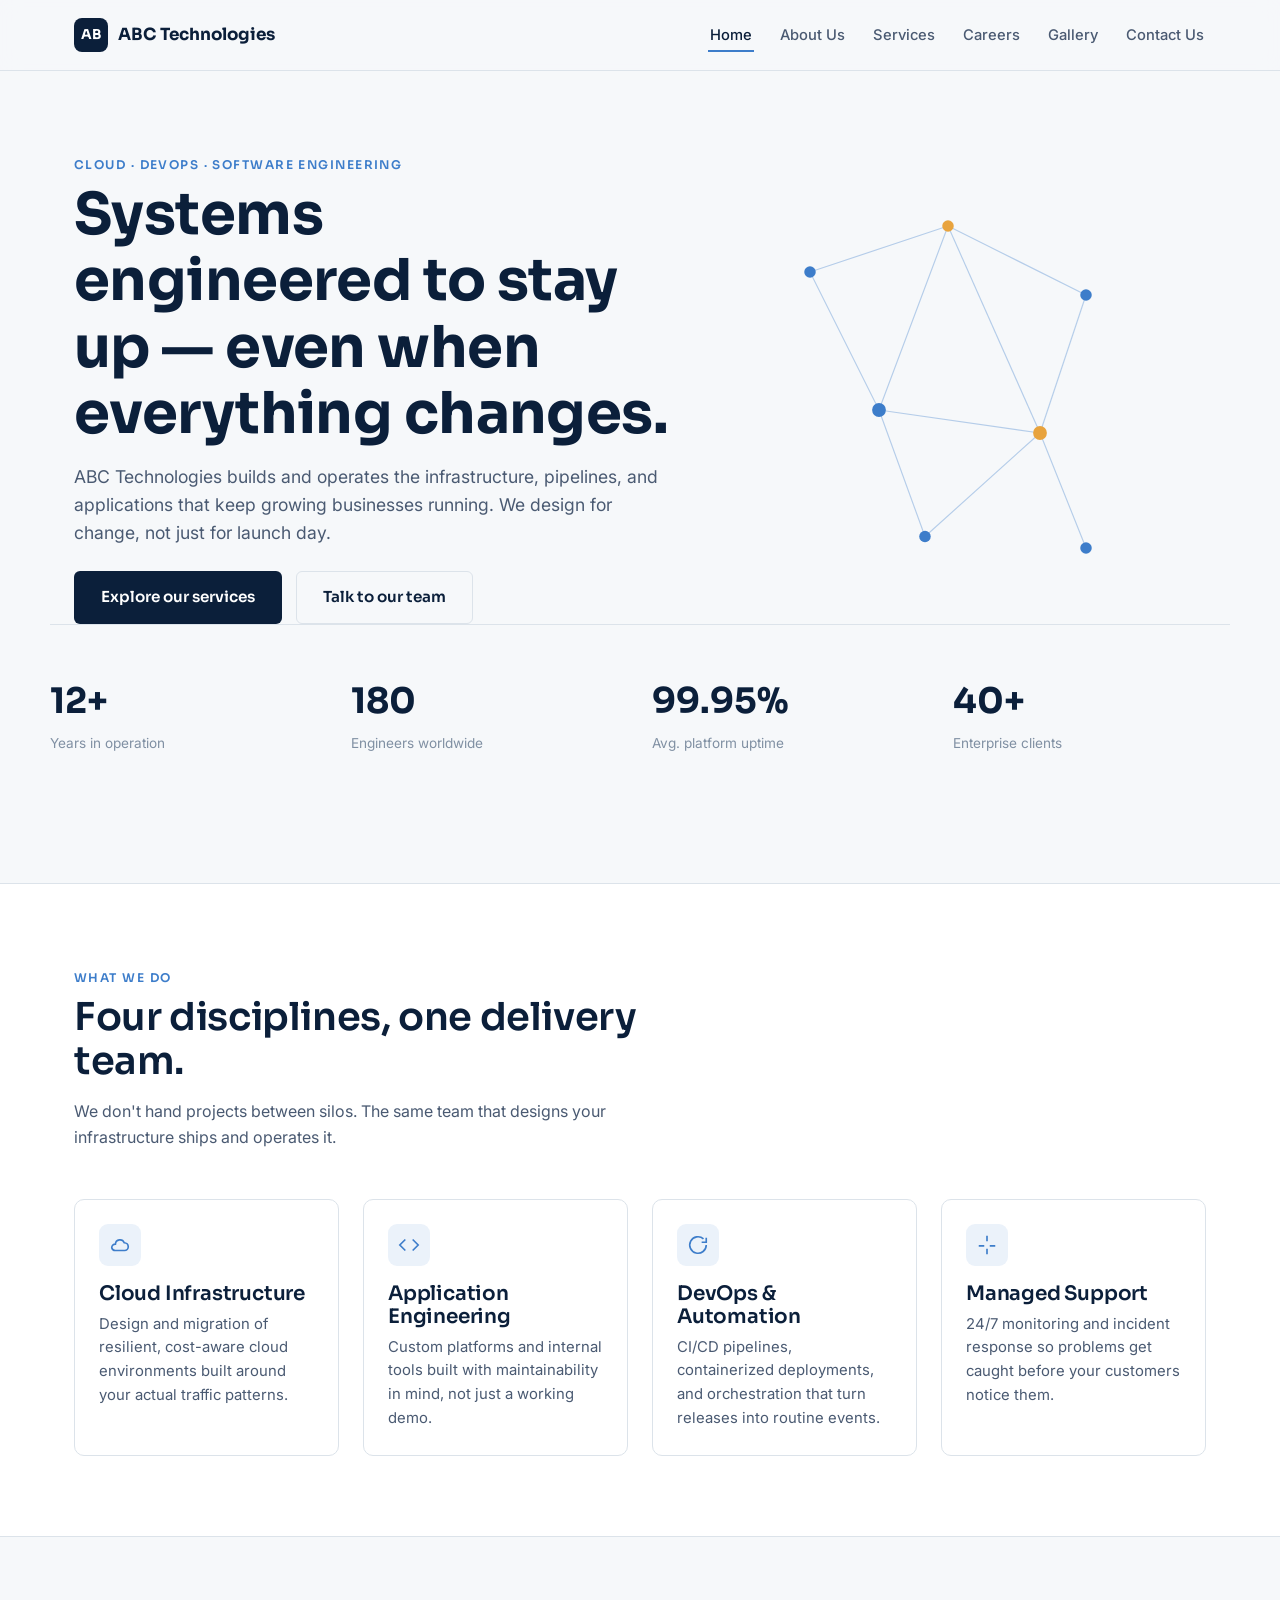
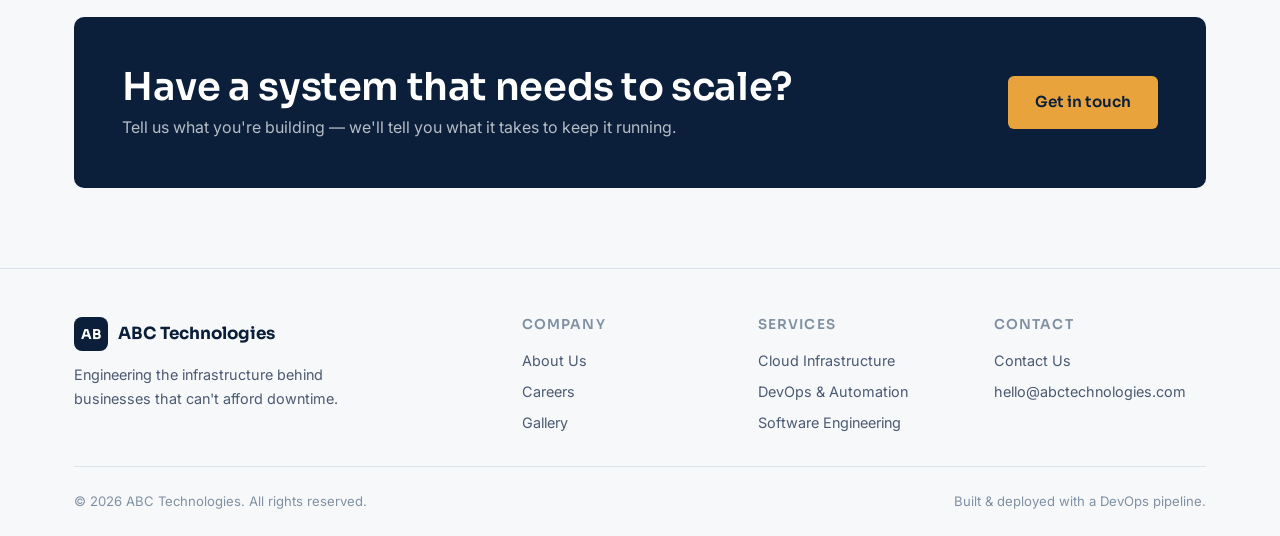
==== index.html @ ff4baa74 "Initial commit: ABC Technologies website" ====
<!DOCTYPE html>
<html lang="en">
<head>
<meta charset="UTF-8">
<meta name="viewport" content="width=device-width, initial-scale=1.0">
<title>ABC Technologies — Engineering Reliable Systems</title>
<link rel="preconnect" href="https://fonts.googleapis.com">
<link href="https://fonts.googleapis.com/css2?family=Sora:wght@600;700&family=Inter:wght@400;500;600&display=swap" rel="stylesheet">
<link rel="stylesheet" href="css/style.css">
</head>
<body>

<header class="site-header">
  <nav class="nav">
    <a href="index.html" class="brand">
      <span class="brand-mark">AB</span>
      <span class="brand-name">ABC Technologies</span>
    </a>
    <ul class="nav-links">
      <li><a href="index.html">Home</a></li>
      <li><a href="about.html">About Us</a></li>
      <li><a href="services.html">Services</a></li>
      <li><a href="careers.html">Careers</a></li>
      <li><a href="gallery.html">Gallery</a></li>
      <li><a href="contact.html">Contact Us</a></li>
    </ul>
    <button class="nav-toggle" aria-label="Toggle menu"><span></span><span></span><span></span></button>
  </nav>
</header>

<main>
  <section class="hero">
    <div class="container hero-grid">
      <div>
        <span class="eyebrow">Cloud · DevOps · Software Engineering</span>
        <h1>Systems engineered to stay up — even when everything changes.</h1>
        <p class="lede">ABC Technologies builds and operates the infrastructure, pipelines, and applications that keep growing businesses running. We design for change, not just for launch day.</p>
        <div class="hero-ctas">
          <a href="services.html" class="btn btn--primary">Explore our services</a>
          <a href="contact.html" class="btn btn--ghost">Talk to our team</a>
        </div>
      </div>
      <div class="mesh-wrap" aria-hidden="true">
        <svg viewBox="0 0 400 400">
          <line class="mesh-line" x1="80" y1="100" x2="200" y2="60"/>
          <line class="mesh-line" x1="200" y1="60" x2="320" y2="120"/>
          <line class="mesh-line" x1="80" y1="100" x2="140" y2="220"/>
          <line class="mesh-line" x1="200" y1="60" x2="140" y2="220"/>
          <line class="mesh-line" x1="200" y1="60" x2="280" y2="240"/>
          <line class="mesh-line" x1="320" y1="120" x2="280" y2="240"/>
          <line class="mesh-line" x1="140" y1="220" x2="280" y2="240"/>
          <line class="mesh-line" x1="140" y1="220" x2="180" y2="330"/>
          <line class="mesh-line" x1="280" y1="240" x2="180" y2="330"/>
          <line class="mesh-line" x1="280" y1="240" x2="320" y2="340"/>
          <circle class="mesh-node mesh-pulse" cx="80" cy="100" r="5"/>
          <circle class="mesh-node mesh-pulse warm" cx="200" cy="60" r="5"/>
          <circle class="mesh-node mesh-pulse" cx="320" cy="120" r="5"/>
          <circle class="mesh-node mesh-pulse" cx="140" cy="220" r="6"/>
          <circle class="mesh-node mesh-pulse warm" cx="280" cy="240" r="6"/>
          <circle class="mesh-node mesh-pulse" cx="180" cy="330" r="5"/>
          <circle class="mesh-node mesh-pulse" cx="320" cy="340" r="5"/>
        </svg>
      </div>
    </div>

    <div class="container stats">
      <div class="stat"><div class="num">12+</div><div class="label">Years in operation</div></div>
      <div class="stat"><div class="num">180</div><div class="label">Engineers worldwide</div></div>
      <div class="stat"><div class="num">99.95%</div><div class="label">Avg. platform uptime</div></div>
      <div class="stat"><div class="num">40+</div><div class="label">Enterprise clients</div></div>
    </div>
  </section>

  <section class="section section--alt">
    <div class="container">
      <div class="section-head">
        <span class="eyebrow">What we do</span>
        <h2>Four disciplines, one delivery team.</h2>
        <p>We don't hand projects between silos. The same team that designs your infrastructure ships and operates it.</p>
      </div>
      <div class="card-grid">
        <div class="card">
          <div class="card-icon"><svg viewBox="0 0 24 24" fill="none" stroke-width="1.8"><path d="M3 15a4 4 0 0 1 4-4 5 5 0 0 1 9.6-1.5A4.5 4.5 0 0 1 21 14a4 4 0 0 1-4 4H7a4 4 0 0 1-4-3z"/></svg></div>
          <h3>Cloud Infrastructure</h3>
          <p>Design and migration of resilient, cost-aware cloud environments built around your actual traffic patterns.</p>
        </div>
        <div class="card">
          <div class="card-icon"><svg viewBox="0 0 24 24" fill="none" stroke-width="1.8"><path d="M16 18l6-6-6-6M8 6l-6 6 6 6"/></svg></div>
          <h3>Application Engineering</h3>
          <p>Custom platforms and internal tools built with maintainability in mind, not just a working demo.</p>
        </div>
        <div class="card">
          <div class="card-icon"><svg viewBox="0 0 24 24" fill="none" stroke-width="1.8"><path d="M21 12a9 9 0 1 1-3-6.7M21 4v5h-5"/></svg></div>
          <h3>DevOps &amp; Automation</h3>
          <p>CI/CD pipelines, containerized deployments, and orchestration that turn releases into routine events.</p>
        </div>
        <div class="card">
          <div class="card-icon"><svg viewBox="0 0 24 24" fill="none" stroke-width="1.8"><path d="M12 2v6m0 8v6m-9-9h6m6 0h6"/></svg></div>
          <h3>Managed Support</h3>
          <p>24/7 monitoring and incident response so problems get caught before your customers notice them.</p>
        </div>
      </div>
    </div>
  </section>

  <section class="section">
    <div class="container">
      <div class="cta-banner">
        <div>
          <h2>Have a system that needs to scale?</h2>
          <p>Tell us what you're building — we'll tell you what it takes to keep it running.</p>
        </div>
        <a href="contact.html" class="btn btn--warm">Get in touch</a>
      </div>
    </div>
  </section>
</main>

<footer class="site-footer">
  <div class="container">
    <div class="footer-grid">
      <div>
        <div class="brand" style="margin-bottom:12px;">
          <span class="brand-mark">AB</span>
          <span class="brand-name">ABC Technologies</span>
        </div>
        <p style="font-size:0.9rem;max-width:36ch;">Engineering the infrastructure behind businesses that can't afford downtime.</p>
      </div>
      <div>
        <h4>Company</h4>
        <ul>
          <li><a href="about.html">About Us</a></li>
          <li><a href="careers.html">Careers</a></li>
          <li><a href="gallery.html">Gallery</a></li>
        </ul>
      </div>
      <div>
        <h4>Services</h4>
        <ul>
          <li><a href="services.html">Cloud Infrastructure</a></li>
          <li><a href="services.html">DevOps &amp; Automation</a></li>
          <li><a href="services.html">Software Engineering</a></li>
        </ul>
      </div>
      <div>
        <h4>Contact</h4>
        <ul>
          <li><a href="contact.html">Contact Us</a></li>
          <li>hello@abctechnologies.com</li>
        </ul>
      </div>
    </div>
    <div class="footer-bottom">
      <span>© 2026 ABC Technologies. All rights reserved.</span>
      <span>Built &amp; deployed with a DevOps pipeline.</span>
    </div>
  </div>
</footer>

<script src="js/script.js"></script>
</body>
</html>
---- css/style.css ----
/* ====================================================
   ABC Technologies — Design Tokens
   ==================================================== */
:root {
  --color-bg: #F6F8FA;
  --color-surface: #FFFFFF;
  --color-ink: #0B1F3A;
  --color-ink-soft: #4A5A72;
  --color-ink-faint: #8090A3;
  --color-accent: #3D7DCA;
  --color-accent-dark: #2A5D9C;
  --color-accent-warm: #E8A33D;
  --color-line: #DCE3EA;

  --font-display: 'Sora', sans-serif;
  --font-body: 'Inter', sans-serif;

  --max-width: 1180px;
  --radius: 10px;
  --radius-sm: 6px;

  --space-xs: 8px;
  --space-sm: 16px;
  --space-md: 24px;
  --space-lg: 48px;
  --space-xl: 80px;
}

* { box-sizing: border-box; margin: 0; padding: 0; }

html { scroll-behavior: smooth; }

body {
  font-family: var(--font-body);
  color: var(--color-ink-soft);
  background: var(--color-bg);
  line-height: 1.6;
  -webkit-font-smoothing: antialiased;
}

img, svg { display: block; max-width: 100%; }

a { color: inherit; text-decoration: none; }

ul { list-style: none; }

h1, h2, h3, h4 {
  font-family: var(--font-display);
  color: var(--color-ink);
  line-height: 1.15;
  font-weight: 600;
  letter-spacing: -0.01em;
}

h1 { font-size: clamp(2.2rem, 4.5vw, 3.6rem); font-weight: 700; }
h2 { font-size: clamp(1.7rem, 3vw, 2.4rem); }
h3 { font-size: 1.25rem; }

p { max-width: 60ch; }

.container {
  max-width: var(--max-width);
  margin: 0 auto;
  padding: 0 var(--space-md);
}

.eyebrow {
  display: inline-block;
  font-family: var(--font-display);
  font-size: 0.75rem;
  font-weight: 600;
  letter-spacing: 0.12em;
  text-transform: uppercase;
  color: var(--color-accent);
  margin-bottom: var(--space-xs);
}

.section { padding: var(--space-xl) 0; }
.section--tight { padding: var(--space-lg) 0; }
.section--alt { background: var(--color-surface); border-top: 1px solid var(--color-line); border-bottom: 1px solid var(--color-line); }

.section-head { max-width: 640px; margin-bottom: var(--space-lg); }
.section-head p { margin-top: var(--space-sm); }

/* ---------- Buttons ---------- */
.btn {
  display: inline-flex;
  align-items: center;
  gap: 8px;
  font-family: var(--font-display);
  font-weight: 600;
  font-size: 0.95rem;
  padding: 13px 26px;
  border-radius: var(--radius-sm);
  border: 1px solid transparent;
  cursor: pointer;
  transition: transform 0.15s ease, box-shadow 0.15s ease, background 0.15s ease;
}
.btn:hover { transform: translateY(-1px); }

.btn--primary {
  background: var(--color-ink);
  color: #fff;
}
.btn--primary:hover { background: var(--color-accent-dark); box-shadow: 0 8px 20px rgba(11,31,58,0.18); }

.btn--ghost {
  background: transparent;
  color: var(--color-ink);
  border-color: var(--color-line);
}
.btn--ghost:hover { border-color: var(--color-accent); color: var(--color-accent); }

.btn--warm {
  background: var(--color-accent-warm);
  color: var(--color-ink);
}
.btn--warm:hover { box-shadow: 0 8px 20px rgba(232,163,61,0.3); }

/* ---------- Header / Nav ---------- */
.site-header {
  position: sticky;
  top: 0;
  z-index: 50;
  background: rgba(246,248,250,0.88);
  backdrop-filter: blur(10px);
  border-bottom: 1px solid var(--color-line);
}
.nav {
  display: flex;
  align-items: center;
  justify-content: space-between;
  padding: 18px var(--space-md);
  max-width: var(--max-width);
  margin: 0 auto;
}
.brand { display: flex; align-items: center; gap: 10px; }
.brand-mark {
  width: 34px; height: 34px;
  border-radius: 8px;
  background: var(--color-ink);
  color: #fff;
  display: flex; align-items: center; justify-content: center;
  font-family: var(--font-display);
  font-weight: 700;
  font-size: 0.85rem;
}
.brand-name {
  font-family: var(--font-display);
  font-weight: 700;
  color: var(--color-ink);
  font-size: 1.05rem;
}
.nav-links { display: flex; gap: var(--space-md); align-items: center; }
.nav-links a {
  font-size: 0.92rem;
  font-weight: 500;
  color: var(--color-ink-soft);
  padding: 6px 2px;
  border-bottom: 2px solid transparent;
  transition: color 0.15s, border-color 0.15s;
}
.nav-links a:hover, .nav-links a.active { color: var(--color-ink); border-color: var(--color-accent); }
.nav-toggle { display: none; background: none; border: none; cursor: pointer; }
.nav-toggle span { display: block; width: 22px; height: 2px; background: var(--color-ink); margin: 5px 0; }

/* ---------- Hero / signature mesh ---------- */
.hero {
  position: relative;
  overflow: hidden;
  padding: var(--space-xl) 0 var(--space-xl);
}
.hero-grid {
  display: grid;
  grid-template-columns: 1.1fr 0.9fr;
  gap: var(--space-lg);
  align-items: center;
}
.hero h1 { margin-bottom: var(--space-sm); }
.hero p.lede { font-size: 1.1rem; margin-bottom: var(--space-md); }
.hero-ctas { display: flex; gap: 14px; flex-wrap: wrap; }

.mesh-wrap {
  position: relative;
  aspect-ratio: 1 / 1;
  max-width: 460px;
}
.mesh-wrap svg { width: 100%; height: 100%; }
.mesh-node { fill: var(--color-accent); }
.mesh-node.warm { fill: var(--color-accent-warm); }
.mesh-line { stroke: var(--color-accent); stroke-width: 1; opacity: 0.35; }
.mesh-pulse {
  animation: pulse 3.2s ease-in-out infinite;
  transform-origin: center;
}
.mesh-pulse:nth-child(2) { animation-delay: 0.6s; }
.mesh-pulse:nth-child(3) { animation-delay: 1.2s; }
.mesh-pulse:nth-child(4) { animation-delay: 1.8s; }
@keyframes pulse {
  0%, 100% { opacity: 0.55; r: 5; }
  50% { opacity: 1; r: 7.5; }
}
@media (prefers-reduced-motion: reduce) {
  .mesh-pulse { animation: none; }
  html { scroll-behavior: auto; }
}

/* ---------- Stat strip ---------- */
.stats {
  display: grid;
  grid-template-columns: repeat(4, 1fr);
  gap: var(--space-md);
  padding: var(--space-lg) 0;
  border-top: 1px solid var(--color-line);
}
.stat .num {
  font-family: var(--font-display);
  font-size: 2.2rem;
  font-weight: 700;
  color: var(--color-ink);
}
.stat .label { font-size: 0.85rem; color: var(--color-ink-faint); margin-top: 4px; }

/* ---------- Cards ---------- */
.card-grid {
  display: grid;
  grid-template-columns: repeat(auto-fit, minmax(260px, 1fr));
  gap: var(--space-md);
}
.card {
  background: var(--color-surface);
  border: 1px solid var(--color-line);
  border-radius: var(--radius);
  padding: var(--space-md);
  transition: border-color 0.15s, transform 0.15s;
}
.card:hover { border-color: var(--color-accent); transform: translateY(-3px); }
.card-icon {
  width: 42px; height: 42px;
  border-radius: 9px;
  background: rgba(61,125,202,0.1);
  display: flex; align-items: center; justify-content: center;
  margin-bottom: var(--space-sm);
}
.card-icon svg { width: 22px; height: 22px; stroke: var(--color-accent); }
.card h3 { margin-bottom: 8px; }
.card p { font-size: 0.93rem; }

/* ---------- Values / why-us ---------- */
.value-row { display: flex; gap: var(--space-sm); align-items: flex-start; padding: var(--space-sm) 0; border-bottom: 1px solid var(--color-line); }
.value-row:last-child { border-bottom: none; }
.value-num { font-family: var(--font-display); font-weight: 700; color: var(--color-accent); font-size: 0.95rem; min-width: 28px; }

/* ---------- Timeline ---------- */
.timeline { border-left: 2px solid var(--color-line); padding-left: var(--space-md); display: flex; flex-direction: column; gap: var(--space-lg); }
.timeline-item { position: relative; }
.timeline-item::before {
  content: '';
  position: absolute;
  left: calc(-1 * var(--space-md) - 6px);
  top: 4px;
  width: 11px; height: 11px;
  border-radius: 50%;
  background: var(--color-accent);
  border: 2px solid var(--color-bg);
}
.timeline-year { font-family: var(--font-display); font-weight: 700; color: var(--color-ink); font-size: 1.1rem; }

/* ---------- Team ---------- */
.team-grid { display: grid; grid-template-columns: repeat(auto-fit, minmax(200px, 1fr)); gap: var(--space-md); }
.team-card { text-align: left; }
.avatar {
  width: 64px; height: 64px;
  border-radius: 50%;
  background: var(--color-ink);
  color: #fff;
  font-family: var(--font-display);
  font-weight: 700;
  display: flex; align-items: center; justify-content: center;
  margin-bottom: var(--space-sm);
  font-size: 1.1rem;
}
.team-role { font-size: 0.85rem; color: var(--color-ink-faint); }

/* ---------- Jobs table ---------- */
.job-list { display: flex; flex-direction: column; border: 1px solid var(--color-line); border-radius: var(--radius); overflow: hidden; background: var(--color-surface); }
.job-row {
  display: grid;
  grid-template-columns: 2fr 1fr 1fr 1fr auto;
  gap: var(--space-sm);
  align-items: center;
  padding: 18px var(--space-md);
  border-bottom: 1px solid var(--color-line);
}
.job-row:last-child { border-bottom: none; }
.job-title { font-family: var(--font-display); font-weight: 600; color: var(--color-ink); }
.tag {
  display: inline-block;
  font-size: 0.78rem;
  color: var(--color-ink-faint);
}
.job-row .btn { padding: 8px 16px; font-size: 0.85rem; }

/* ---------- Perks grid ---------- */
.perk { display: flex; gap: 12px; align-items: flex-start; }
.perk-dot { width: 8px; height: 8px; border-radius: 50%; background: var(--color-accent-warm); margin-top: 8px; flex-shrink: 0; }

/* ---------- Contact ---------- */
.contact-grid { display: grid; grid-template-columns: 1fr 1fr; gap: var(--space-lg); align-items: start; }
.field { margin-bottom: var(--space-sm); }
.field label { display: block; font-size: 0.85rem; font-weight: 600; color: var(--color-ink); margin-bottom: 6px; }
.field input, .field textarea {
  width: 100%;
  padding: 12px 14px;
  border-radius: var(--radius-sm);
  border: 1px solid var(--color-line);
  background: var(--color-surface);
  font-family: var(--font-body);
  font-size: 0.95rem;
  color: var(--color-ink);
}
.field input:focus, .field textarea:focus { outline: 2px solid var(--color-accent); outline-offset: 1px; }
.field textarea { resize: vertical; min-height: 110px; }
.form-note { font-size: 0.85rem; margin-top: var(--space-sm); color: var(--color-ink-faint); }
.form-note.success { color: #1F8A4C; display: none; }

.contact-info-item { display: flex; gap: 14px; padding: var(--space-sm) 0; border-bottom: 1px solid var(--color-line); }
.contact-info-item:last-child { border-bottom: none; }
.contact-info-item .card-icon { margin-bottom: 0; flex-shrink: 0; }

/* ---------- Gallery ---------- */
.gallery-grid {
  display: grid;
  grid-template-columns: repeat(auto-fit, minmax(240px, 1fr));
  gap: var(--space-sm);
}
.gallery-tile {
  border-radius: var(--radius);
  overflow: hidden;
  position: relative;
  aspect-ratio: 4 / 3;
  cursor: pointer;
  border: 1px solid var(--color-line);
}
.gallery-tile svg { width: 100%; height: 100%; }
.gallery-cap {
  position: absolute; left: 0; right: 0; bottom: 0;
  padding: 12px 14px;
  background: linear-gradient(transparent, rgba(11,31,58,0.75));
  color: #fff;
  font-size: 0.85rem;
  font-weight: 500;
}

.lightbox {
  position: fixed; inset: 0;
  background: rgba(11,31,58,0.85);
  display: none;
  align-items: center; justify-content: center;
  z-index: 100;
  padding: var(--space-md);
}
.lightbox.open { display: flex; }
.lightbox-inner { background: var(--color-surface); border-radius: var(--radius); max-width: 560px; width: 100%; overflow: hidden; }
.lightbox-inner svg { width: 100%; aspect-ratio: 4/3; }
.lightbox-body { padding: var(--space-md); }
.lightbox-close { position: absolute; top: 24px; right: 28px; color: #fff; font-size: 1.6rem; cursor: pointer; background: none; border: none; }

/* ---------- CTA banner ---------- */
.cta-banner {
  background: var(--color-ink);
  border-radius: var(--radius);
  padding: var(--space-lg);
  display: flex;
  align-items: center;
  justify-content: space-between;
  gap: var(--space-md);
  flex-wrap: wrap;
}
.cta-banner h2 { color: #fff; }
.cta-banner p { color: rgba(255,255,255,0.7); margin-top: 6px; }

/* ---------- Footer ---------- */
.site-footer { border-top: 1px solid var(--color-line); padding: var(--space-lg) 0 var(--space-md); }
.footer-grid {
  display: grid;
  grid-template-columns: 2fr 1fr 1fr 1fr;
  gap: var(--space-md);
  padding-bottom: var(--space-md);
}
.footer-grid h4 { font-size: 0.85rem; text-transform: uppercase; letter-spacing: 0.08em; color: var(--color-ink-faint); margin-bottom: var(--space-sm); }
.footer-grid ul li { margin-bottom: 8px; font-size: 0.9rem; }
.footer-grid ul li a:hover { color: var(--color-accent); }
.footer-bottom {
  border-top: 1px solid var(--color-line);
  padding-top: var(--space-md);
  display: flex;
  justify-content: space-between;
  font-size: 0.82rem;
  color: var(--color-ink-faint);
  flex-wrap: wrap;
  gap: 8px;
}

/* ---------- Responsive ---------- */
@media (max-width: 880px) {
  .hero-grid { grid-template-columns: 1fr; }
  .mesh-wrap { max-width: 320px; margin: 0 auto; }
  .stats { grid-template-columns: repeat(2, 1fr); }
  .contact-grid { grid-template-columns: 1fr; }
  .footer-grid { grid-template-columns: repeat(2, 1fr); }
  .job-row { grid-template-columns: 1fr; gap: 6px; }
}
@media (max-width: 680px) {
  .nav-links { position: fixed; top: 70px; left: 0; right: 0; background: var(--color-surface); flex-direction: column; padding: var(--space-md); border-bottom: 1px solid var(--color-line); display: none; }
  .nav-links.open { display: flex; }
  .nav-toggle { display: block; }
  .stats { grid-template-columns: repeat(2, 1fr); }
  .footer-grid { grid-template-columns: 1fr 1fr; }
}
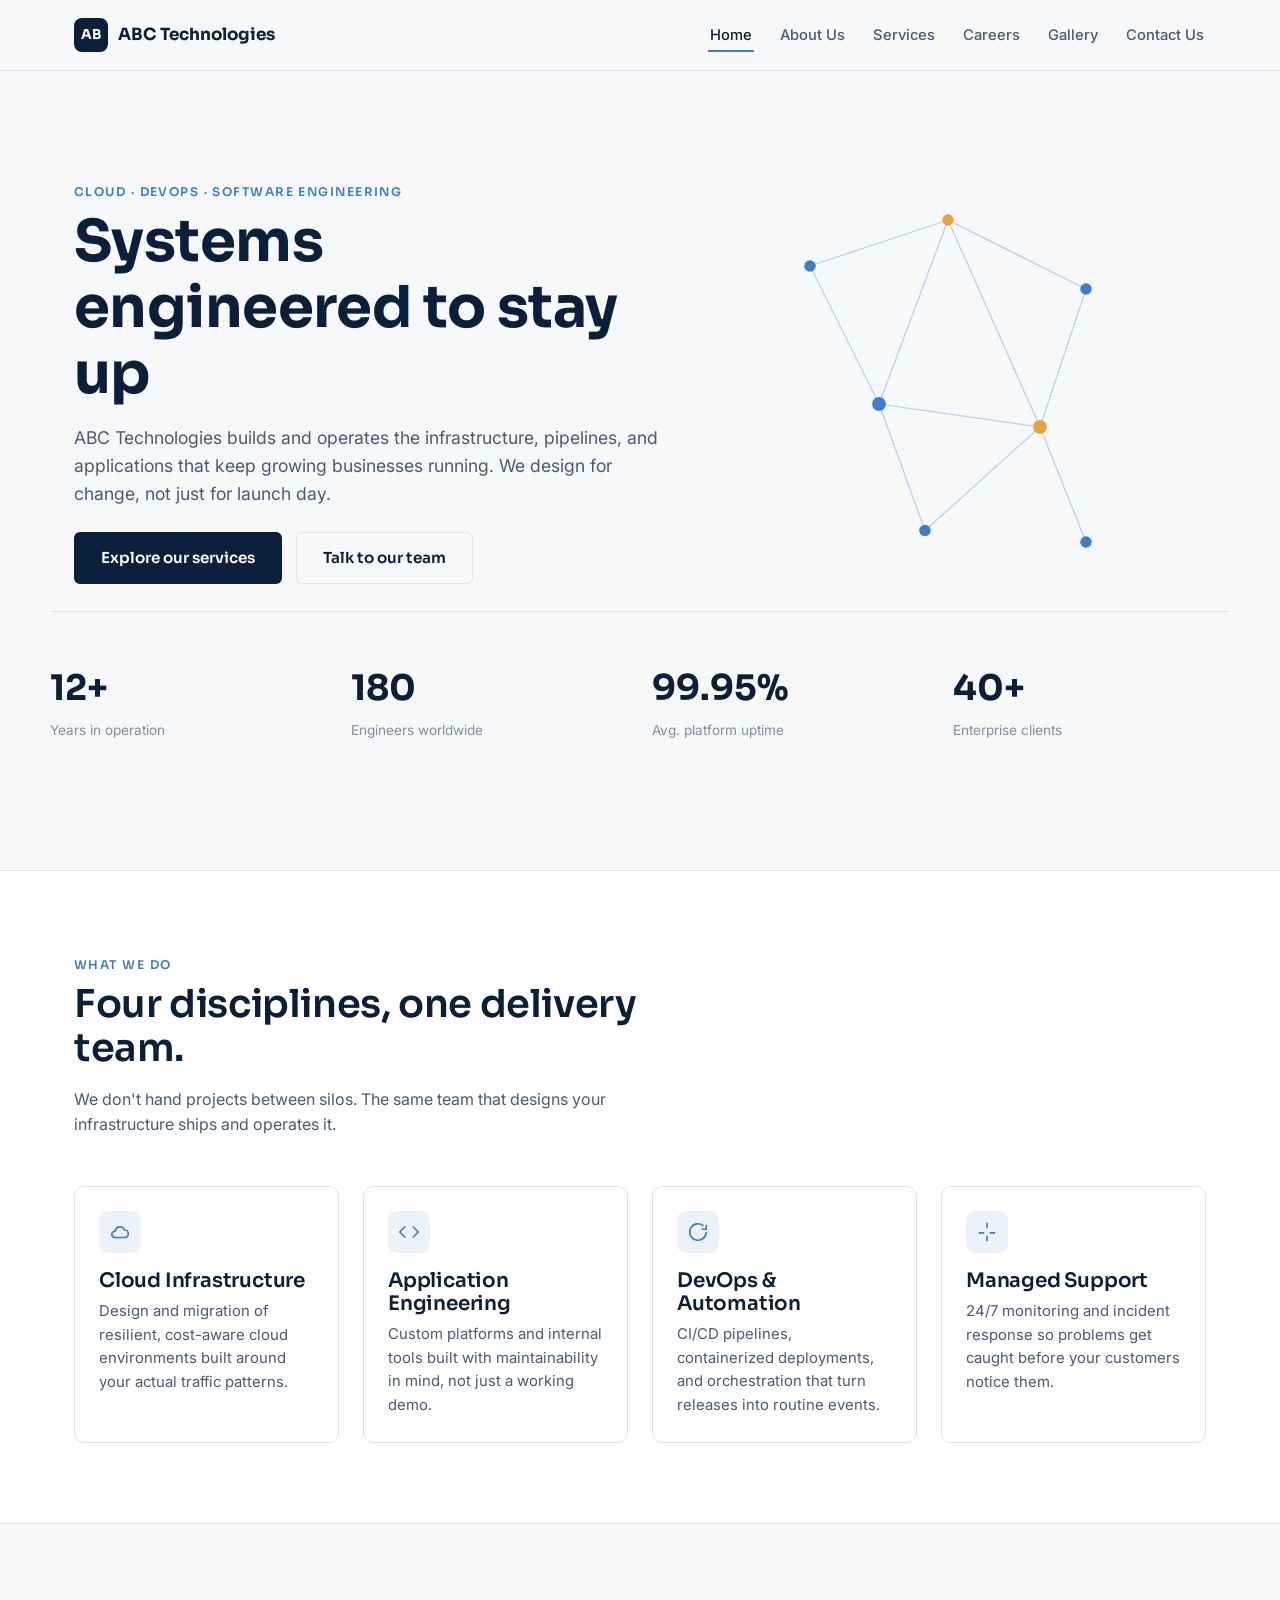
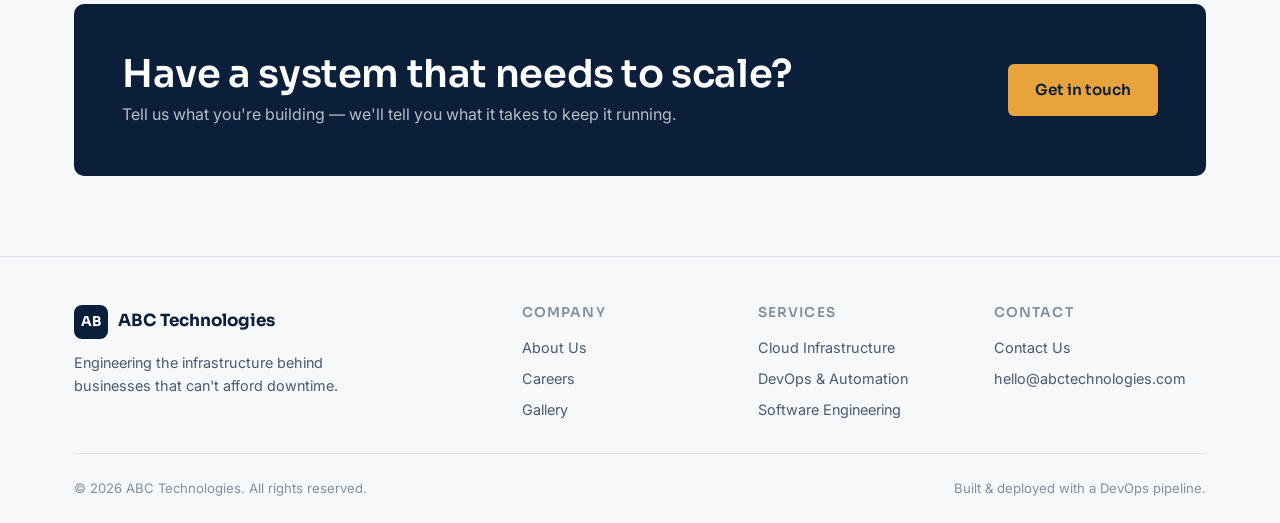
==== commit 1ae0f289: "Test auto-deploy trigger" ====
--- a/index.html
+++ b/index.html
@@ -33,7 +33,7 @@
     <div class="container hero-grid">
       <div>
         <span class="eyebrow">Cloud · DevOps · Software Engineering</span>
-        <h1>Systems engineered to stay up — even when everything changes.</h1>
+        <h1>Systems engineered to stay up </h1>
         <p class="lede">ABC Technologies builds and operates the infrastructure, pipelines, and applications that keep growing businesses running. We design for change, not just for launch day.</p>
         <div class="hero-ctas">
           <a href="services.html" class="btn btn--primary">Explore our services</a>
